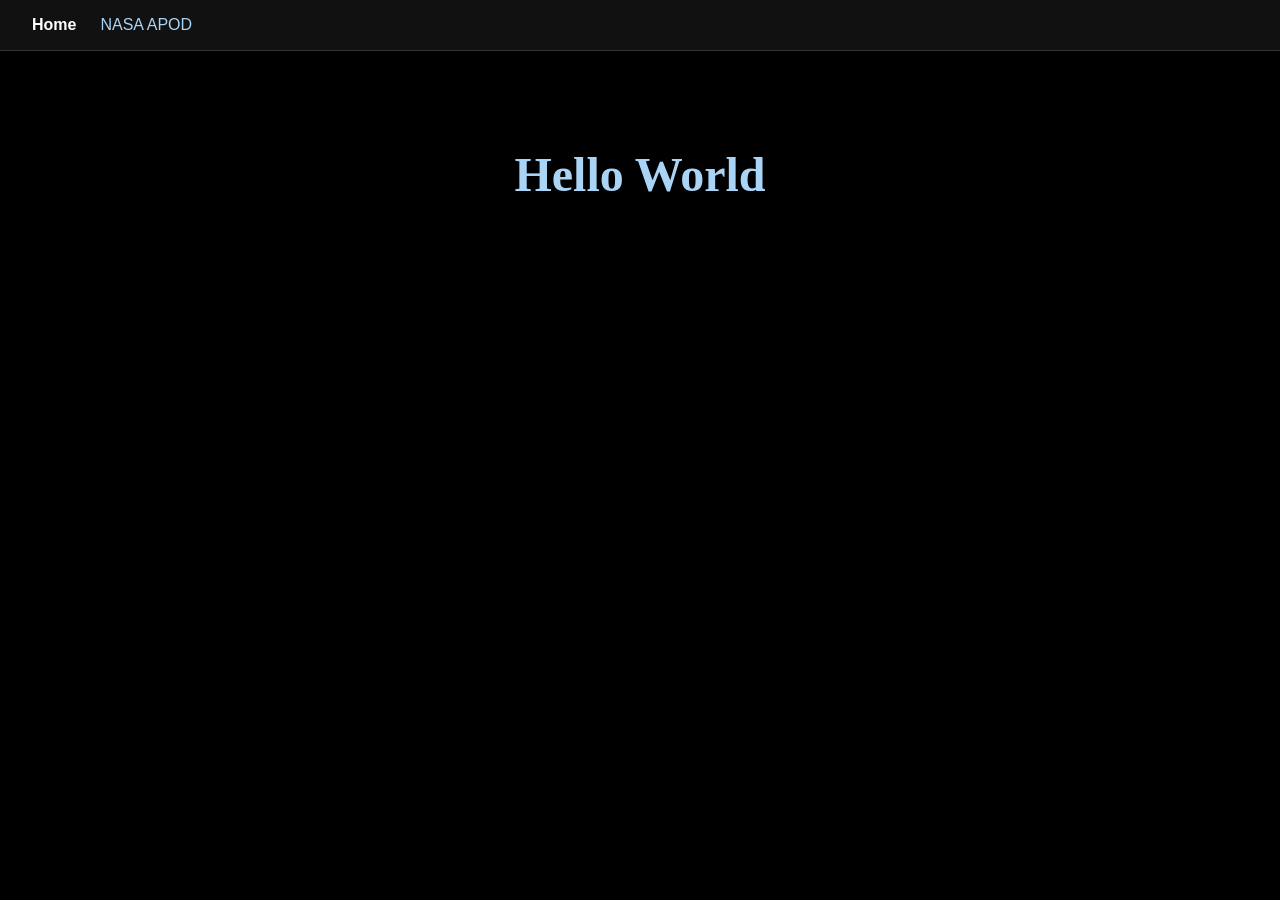
==== index.html @ c69d5c5e "Initial commit" ====
<!DOCTYPE html>
<html lang="en">
<head>
    <meta charset="UTF-8">
    <meta name="viewport" content="width=device-width, initial-scale=1.0">
    <title>Hello World</title>
    <link rel="stylesheet" href="styles.css">
</head>
<body>
    <nav>
        <a href="index.html" class="active">Home</a>
        <a href="NASA.html">NASA APOD</a>
    </nav>
    <main>
        <h1 id="hello">Hello World</h1>
    </main>
</body>
</html>
---- styles.css ----
/* Shared styles */
*, *::before, *::after {
    box-sizing: border-box;
    margin: 0;
    padding: 0;
}

body {
    background-color: #000;
    color: #fff;
    font-family: Georgia, serif;
}

/* Navigation */
nav {
    background-color: #111;
    border-bottom: 1px solid #333;
    padding: 1rem 2rem;
    display: flex;
    gap: 1.5rem;
}

nav a {
    color: #aad4f5;
    text-decoration: none;
    font-size: 1rem;
    font-family: Arial, sans-serif;
}

nav a:hover {
    color: #fff;
}

nav a.active {
    color: #fff;
    font-weight: bold;
}

/* Page content */
main {
    max-width: 900px;
    margin: 0 auto;
    padding: 2rem;
}

h1 {
    text-align: center;
    font-size: 1.5rem;
    color: #aad4f5;
    margin-bottom: 0.25rem;
}

h2 {
    text-align: center;
    font-size: 1.75rem;
    margin-bottom: 1rem;
}

/* NASA page */
#date {
    text-align: center;
    color: #888;
    margin-bottom: 1.5rem;
    font-size: 0.9rem;
}

#media-container {
    text-align: center;
    margin-bottom: 1.5rem;
}

#apod-image {
    max-width: 100%;
    border-radius: 6px;
}

#apod-video {
    width: 100%;
    height: 500px;
    border: none;
    border-radius: 6px;
}

#explanation {
    line-height: 1.7;
    color: #ccc;
}

#error {
    color: #f66;
    text-align: center;
}

/* Home page */
#hello {
    text-align: center;
    margin-top: 4rem;
    font-size: 3rem;
}
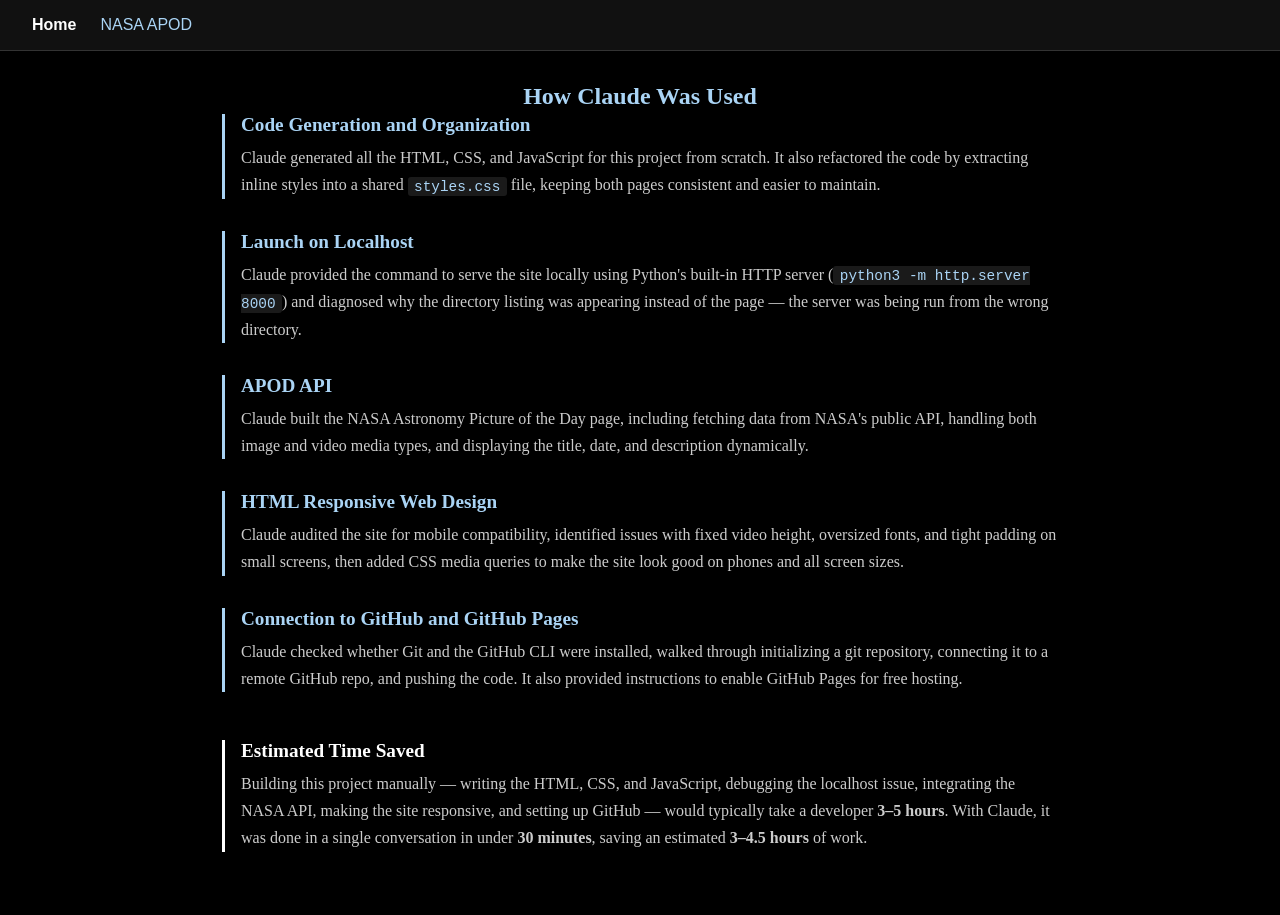
==== commit d3f3e49e: "Replace Hello World with How Claude Was Used page Co-Authored-By: Claude Sonnet 4.6 <noreply@anthrop" ====
--- a/index.html
+++ b/index.html
@@ -3,7 +3,7 @@
 <head>
     <meta charset="UTF-8">
     <meta name="viewport" content="width=device-width, initial-scale=1.0">
-    <title>Hello World</title>
+    <title>How Claude Was Used</title>
     <link rel="stylesheet" href="styles.css">
 </head>
 <body>
@@ -12,7 +12,37 @@
         <a href="NASA.html">NASA APOD</a>
     </nav>
     <main>
-        <h1 id="hello">Hello World</h1>
+        <h1>How Claude Was Used</h1>
+
+        <section>
+            <h2>Code Generation and Organization</h2>
+            <p>Claude generated all the HTML, CSS, and JavaScript for this project from scratch. It also refactored the code by extracting inline styles into a shared <code>styles.css</code> file, keeping both pages consistent and easier to maintain.</p>
+        </section>
+
+        <section>
+            <h2>Launch on Localhost</h2>
+            <p>Claude provided the command to serve the site locally using Python's built-in HTTP server (<code>python3 -m http.server 8000</code>) and diagnosed why the directory listing was appearing instead of the page — the server was being run from the wrong directory.</p>
+        </section>
+
+        <section>
+            <h2>APOD API</h2>
+            <p>Claude built the NASA Astronomy Picture of the Day page, including fetching data from NASA's public API, handling both image and video media types, and displaying the title, date, and description dynamically.</p>
+        </section>
+
+        <section>
+            <h2>HTML Responsive Web Design</h2>
+            <p>Claude audited the site for mobile compatibility, identified issues with fixed video height, oversized fonts, and tight padding on small screens, then added CSS media queries to make the site look good on phones and all screen sizes.</p>
+        </section>
+
+        <section>
+            <h2>Connection to GitHub and GitHub Pages</h2>
+            <p>Claude checked whether Git and the GitHub CLI were installed, walked through initializing a git repository, connecting it to a remote GitHub repo, and pushing the code. It also provided instructions to enable GitHub Pages for free hosting.</p>
+        </section>
+
+        <footer>
+            <h2>Estimated Time Saved</h2>
+            <p>Building this project manually — writing the HTML, CSS, and JavaScript, debugging the localhost issue, integrating the NASA API, making the site responsive, and setting up GitHub — would typically take a developer <strong>3–5 hours</strong>. With Claude, it was done in a single conversation in under <strong>30 minutes</strong>, saving an estimated <strong>3–4.5 hours</strong> of work.</p>
+        </footer>
     </main>
 </body>
 </html>
--- a/styles.css
+++ b/styles.css
@@ -97,3 +97,57 @@
     margin-top: 4rem;
     font-size: 3rem;
 }
+
+section, footer {
+    margin-bottom: 2rem;
+    border-left: 3px solid #aad4f5;
+    padding-left: 1rem;
+}
+
+section h2, footer h2 {
+    text-align: left;
+    font-size: 1.2rem;
+    color: #aad4f5;
+    margin-bottom: 0.5rem;
+}
+
+section p, footer p {
+    color: #ccc;
+    line-height: 1.7;
+}
+
+code {
+    background-color: #1a1a1a;
+    color: #aad4f5;
+    padding: 0.1rem 0.4rem;
+    border-radius: 3px;
+    font-size: 0.9rem;
+}
+
+footer {
+    margin-top: 3rem;
+    border-left-color: #fff;
+}
+
+footer h2 {
+    color: #fff;
+}
+
+/* Responsive */
+@media (max-width: 600px) {
+    main {
+        padding: 1rem;
+    }
+
+    h1 {
+        font-size: 1.2rem;
+    }
+
+    h2 {
+        font-size: 1.3rem;
+    }
+
+    #apod-video {
+        height: 220px;
+    }
+}
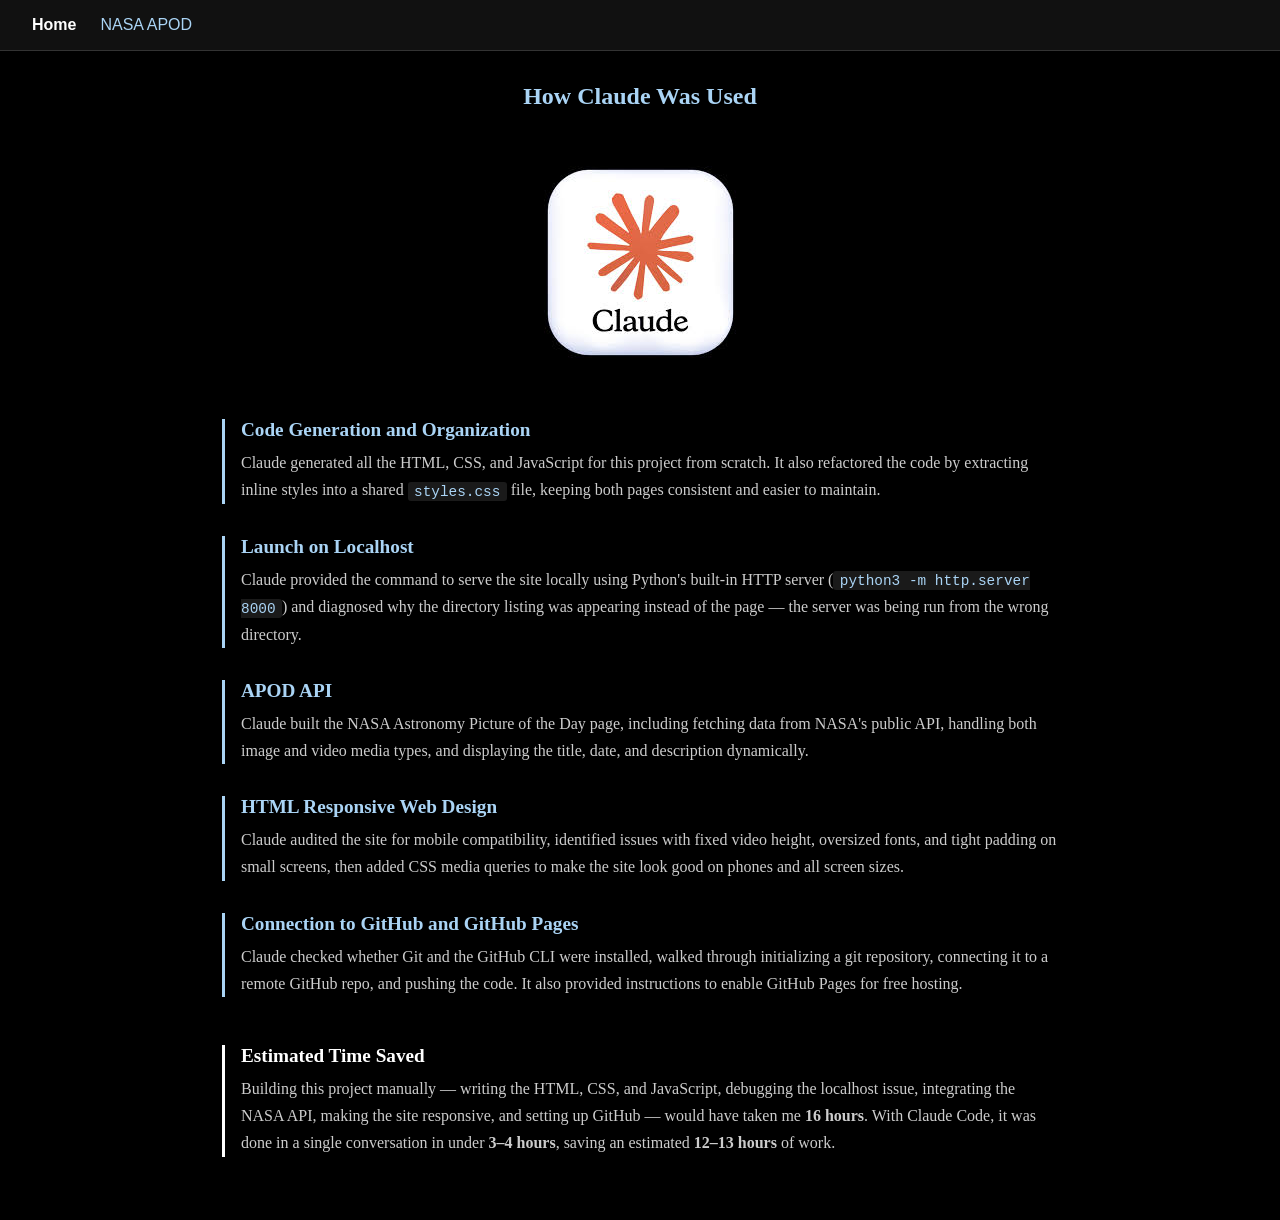
==== commit 4e285970: "Add Claude logo, update time saved estimate on home page Co-Authored-By: Claude Sonnet 4.6 <noreply@" ====
--- a/index.html
+++ b/index.html
@@ -13,6 +13,10 @@
     </nav>
     <main>
         <h1>How Claude Was Used</h1>
+
+        <div id="hero">
+            <img id="hero-image" src="claude_logo.jpg" alt="Claude Logo" />
+        </div>
 
         <section>
             <h2>Code Generation and Organization</h2>
@@ -41,8 +45,9 @@
 
         <footer>
             <h2>Estimated Time Saved</h2>
-            <p>Building this project manually — writing the HTML, CSS, and JavaScript, debugging the localhost issue, integrating the NASA API, making the site responsive, and setting up GitHub — would typically take a developer <strong>3–5 hours</strong>. With Claude, it was done in a single conversation in under <strong>30 minutes</strong>, saving an estimated <strong>3–4.5 hours</strong> of work.</p>
+            <p>Building this project manually — writing the HTML, CSS, and JavaScript, debugging the localhost issue, integrating the NASA API, making the site responsive, and setting up GitHub — would have taken me <strong>16 hours</strong>. With Claude Code, it was done in a single conversation in under <strong>3–4 hours</strong>, saving an estimated <strong>12–13 hours</strong> of work.</p>
         </footer>
     </main>
+
 </body>
 </html>
--- a/styles.css
+++ b/styles.css
@@ -98,6 +98,18 @@
     font-size: 3rem;
 }
 
+/* Hero image */
+#hero {
+    margin: 2.5rem 0;
+    text-align: center;
+}
+
+#hero-image {
+    max-width: 100%;
+    border-radius: 6px;
+}
+
+
 section, footer {
     margin-bottom: 2rem;
     border-left: 3px solid #aad4f5;
